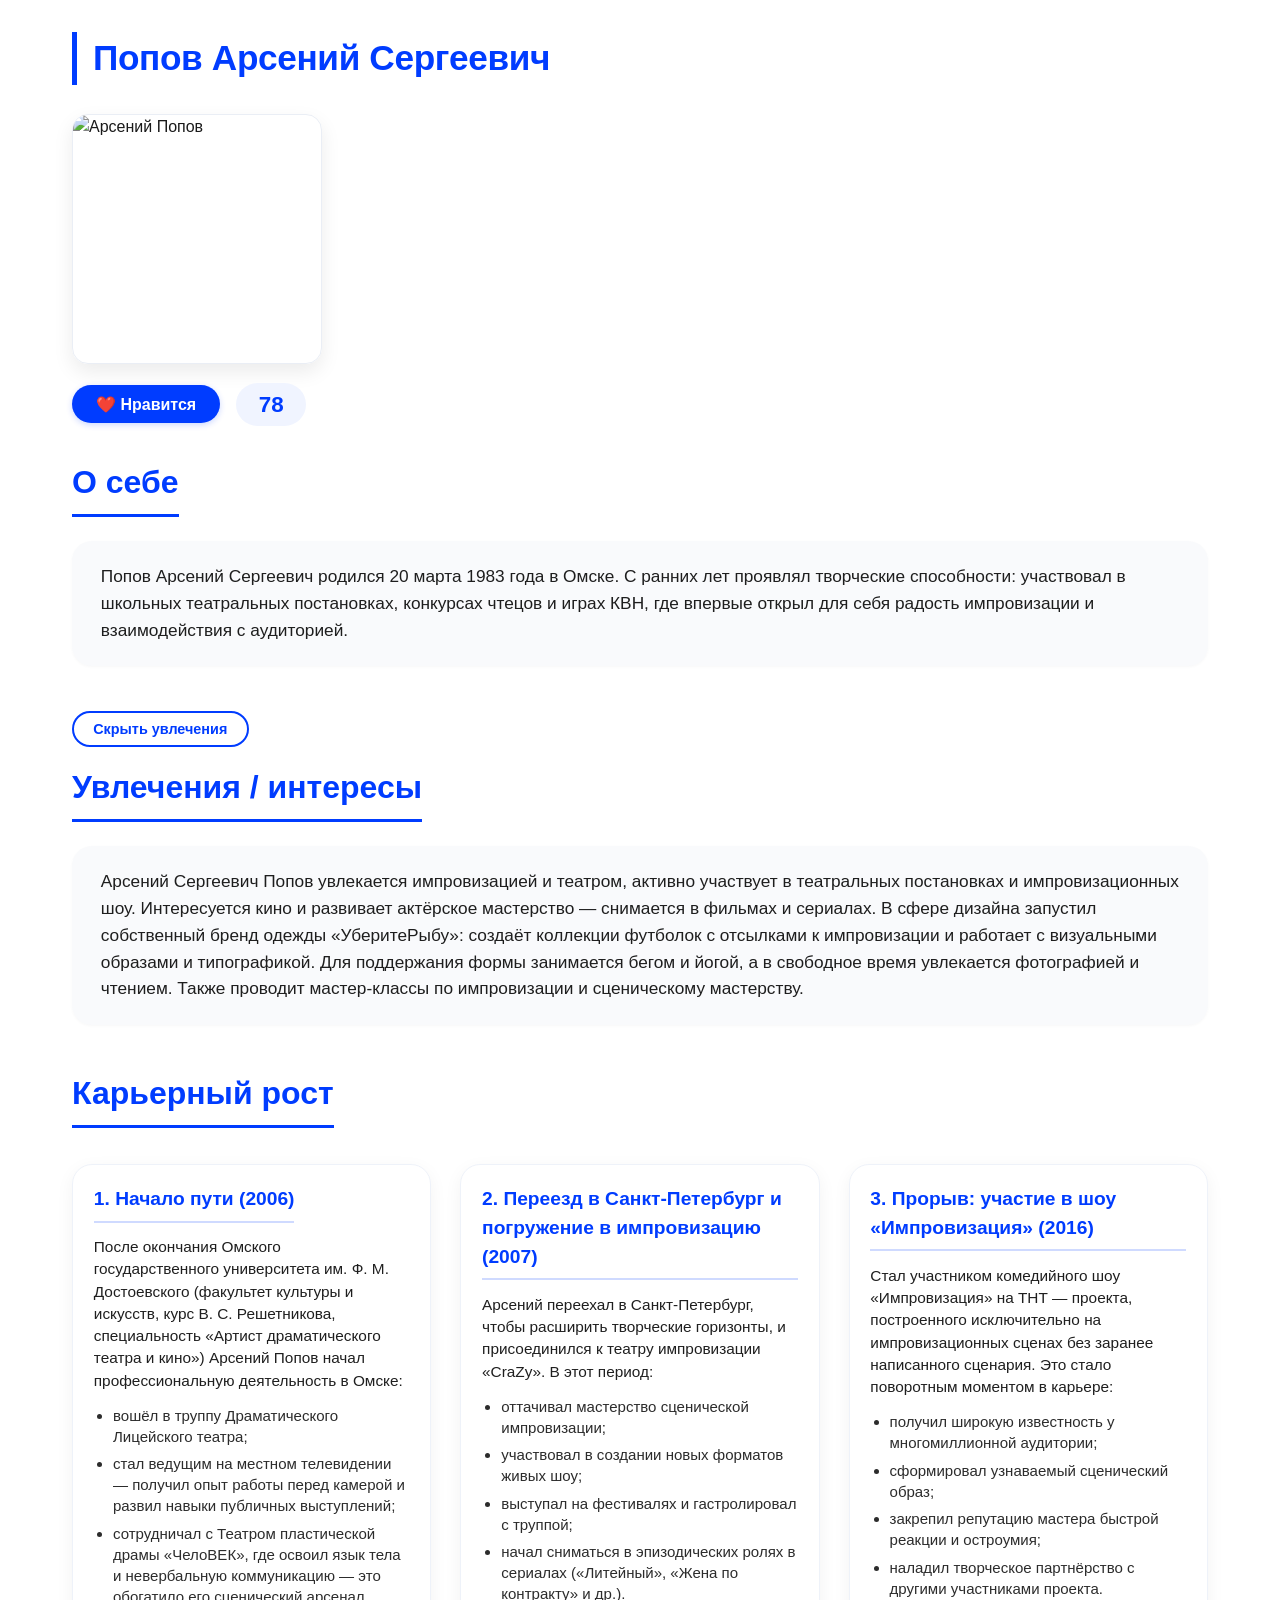
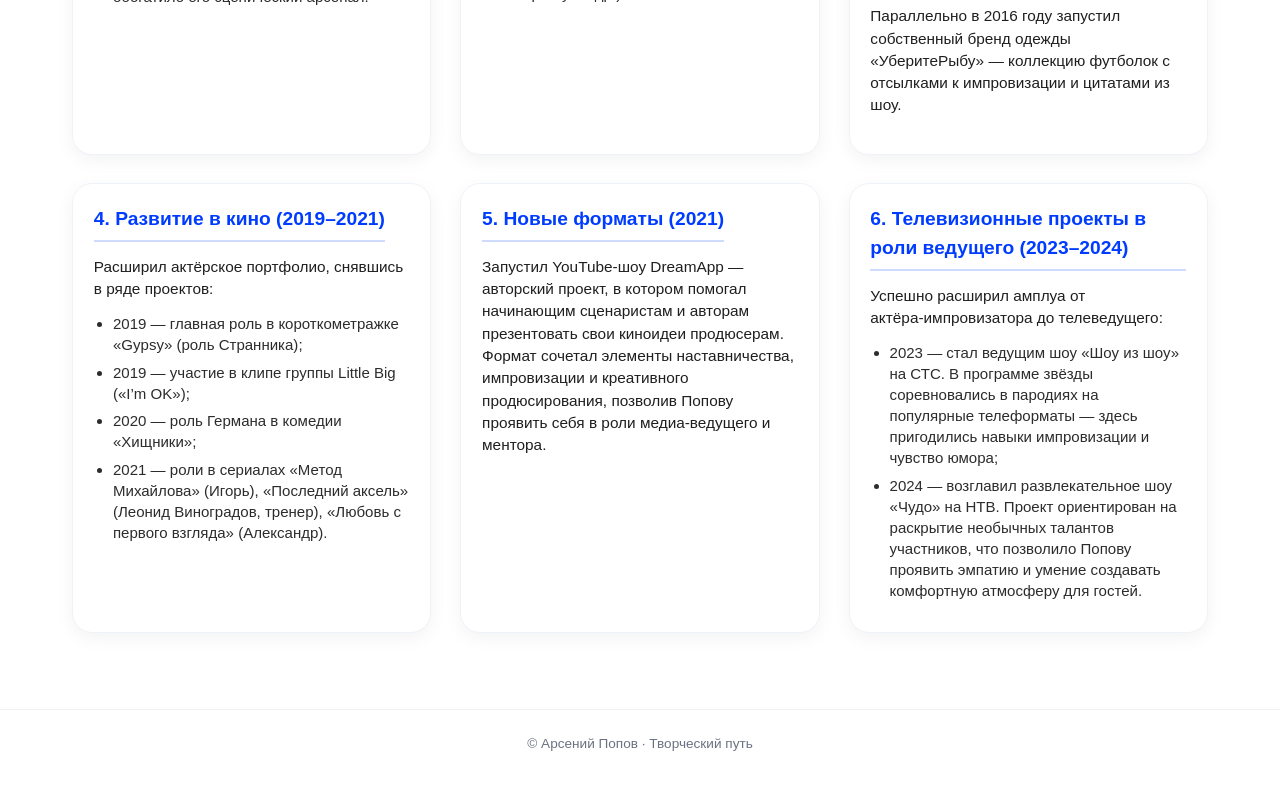
==== index.html @ 56a9d0e3 "Rename Untitled-1.html to index.html" ====
<!DOCTYPE html>
<html lang="ru">
<head>
    <meta charset="UTF-8">
    <meta name="viewport" content="width=device-width, initial-scale=1.0, user-scalable=yes">
    <title>Арсений Попов | Актёр, импровизатор, ведущий</title>
    <link rel="stylesheet" href="Untitled-2.css">
</head>
<body>

    <main class="container">
        <header class="header-name">
            <h1 class="fullname">Попов Арсений Сергеевич</h1>
        </header>

        <div class="photo-wrapper">
            <img src="file:///C:/практика/арс.jpg" alt="Арсений Попов" class="profile-img" onerror="this.onerror=null; this.src='https://via.placeholder.com/250x250?text=Фото+Арсения'; this.style.objectFit='cover';">
        </div>

         <div class="likes-section">
            <button id="likeButton" class="like-btn">❤️ Нравится</button>
            <span id="likeCount" class="like-count">0</span>
        </div>

        <section class="about-section">
            <h2 class="section-title dark-blue">О себе</h2>
            <div class="about-text">
                <p>Попов Арсений Сергеевич родился 20 марта 1983 года в Омске. С ранних лет проявлял творческие способности: участвовал в школьных театральных постановках, конкурсах чтецов и играх КВН, где впервые открыл для себя радость импровизации и взаимодействия с аудиторией.</p>
            </div>
        </section>

        <div class="toggle-wrapper">
            <button id="toggleHobbyBtn" class="toggle-btn">Скрыть увлечения</button>
        </div>

        <section class="interests-section" id="hobbyBlock">
            <h2 class="section-title dark-blue">Увлечения / интересы</h2>
            <div class="interests-content">
                <p>Арсений Сергеевич Попов увлекается импровизацией и театром, активно участвует в театральных постановках и импровизационных шоу. Интересуется кино и развивает актёрское мастерство — снимается в фильмах и сериалах. В сфере дизайна запустил собственный бренд одежды «УберитеРыбу»: создаёт коллекции футболок с отсылками к импровизации и работает с визуальными образами и типографикой. Для поддержания формы занимается бегом и йогой, а в свободное время увлекается фотографией и чтением. Также проводит мастер‑классы по импровизации и сценическому мастерству.</p>
            </div>
        </section>

        <section class="career-section">
            <h2 class="section-title dark-blue">Карьерный рост</h2>
            <div class="career-grid">
                <div class="career-card">
                    <div class="career-year">1. Начало пути (2006)</div>
                    <p>После окончания Омского государственного университета им. Ф. М. Достоевского (факультет культуры и искусств, курс В. С. Решетникова, специальность «Артист драматического театра и кино») Арсений Попов начал профессиональную деятельность в Омске:</p>
                    <ul>
                        <li>вошёл в труппу Драматического Лицейского театра;</li>
                        <li>стал ведущим на местном телевидении — получил опыт работы перед камерой и развил навыки публичных выступлений;</li>
                        <li>сотрудничал с Театром пластической драмы «ЧелоВЕК», где освоил язык тела и невербальную коммуникацию — это обогатило его сценический арсенал.</li>
                    </ul>
                </div>
                <div class="career-card">
                    <div class="career-year">2. Переезд в Санкт‑Петербург и погружение в импровизацию (2007)</div>
                    <p>Арсений переехал в Санкт‑Петербург, чтобы расширить творческие горизонты, и присоединился к театру импровизации «CraZy». В этот период:</p>
                    <ul>
                        <li>оттачивал мастерство сценической импровизации;</li>
                        <li>участвовал в создании новых форматов живых шоу;</li>
                        <li>выступал на фестивалях и гастролировал с труппой;</li>
                        <li>начал сниматься в эпизодических ролях в сериалах («Литейный», «Жена по контракту» и др.).</li>
                    </ul>
                </div>
                <div class="career-card">
                    <div class="career-year">3. Прорыв: участие в шоу «Импровизация» (2016)</div>
                    <p>Стал участником комедийного шоу «Импровизация» на ТНТ — проекта, построенного исключительно на импровизационных сценах без заранее написанного сценария. Это стало поворотным моментом в карьере:</p>
                    <ul>
                        <li>получил широкую известность у многомиллионной аудитории;</li>
                        <li>сформировал узнаваемый сценический образ;</li>
                        <li>закрепил репутацию мастера быстрой реакции и остроумия;</li>
                        <li>наладил творческое партнёрство с другими участниками проекта.</li>
                    </ul>
                    <p>Параллельно в 2016 году запустил собственный бренд одежды «УберитеРыбу» — коллекцию футболок с отсылками к импровизации и цитатами из шоу.</p>
                </div>
                <div class="career-card">
                    <div class="career-year">4. Развитие в кино (2019–2021)</div>
                    <p>Расширил актёрское портфолио, снявшись в ряде проектов:</p>
                    <ul>
                        <li>2019 — главная роль в короткометражке «Gypsy» (роль Странника);</li>
                        <li>2019 — участие в клипе группы Little Big («I’m OK»);</li>
                        <li>2020 — роль Германа в комедии «Хищники»;</li>
                        <li>2021 — роли в сериалах «Метод Михайлова» (Игорь), «Последний аксель» (Леонид Виноградов, тренер), «Любовь с первого взгляда» (Александр).</li>
                    </ul>
                </div>
                <div class="career-card">
                    <div class="career-year">5. Новые форматы (2021)</div>
                    <p>Запустил YouTube‑шоу DreamApp — авторский проект, в котором помогал начинающим сценаристам и авторам презентовать свои киноидеи продюсерам. Формат сочетал элементы наставничества, импровизации и креативного продюсирования, позволив Попову проявить себя в роли медиа‑ведущего и ментора.</p>
                </div>
                <div class="career-card">
                    <div class="career-year">6. Телевизионные проекты в роли ведущего (2023–2024)</div>
                    <p>Успешно расширил амплуа от актёра‑импровизатора до телеведущего:</p>
                    <ul>
                        <li>2023 — стал ведущим шоу «Шоу из шоу» на СТС. В программе звёзды соревновались в пародиях на популярные телеформаты — здесь пригодились навыки импровизации и чувство юмора;</li>
                        <li>2024 — возглавил развлекательное шоу «Чудо» на НТВ. Проект ориентирован на раскрытие необычных талантов участников, что позволило Попову проявить эмпатию и умение создавать комфортную атмосферу для гостей.</li>
                    </ul>
                </div>
            </div>
        </section>
    </main>

    <footer class="footer">
        <p>© Арсений Попов · Творческий путь</p>
    </footer>
    <script>
        const likeButton = document.getElementById('likeButton');
        const likeCountSpan = document.getElementById('likeCount');
        
        const randomLikes = Math.floor(Math.random() * 96) + 5;
        likeCountSpan.textContent = randomLikes;
        
        likeButton.addEventListener('click', function() {
            let currentLikes = parseInt(likeCountSpan.textContent);
            currentLikes = currentLikes + 1;
            likeCountSpan.textContent = currentLikes;
        });
        
        const toggleBtn = document.getElementById('toggleHobbyBtn');
        const hobbyBlock = document.getElementById('hobbyBlock');
        
        toggleBtn.addEventListener('click', function() {
            if (hobbyBlock.style.display === 'none') {
                hobbyBlock.style.display = 'block';
                toggleBtn.textContent = 'Скрыть увлечения';
            } else {
                hobbyBlock.style.display = 'none';
                toggleBtn.textContent = 'Показать увлечения';
            }
        });
    </script>
</body>
</html>
---- Untitled-2.css ----
* {
    margin: 0;
    padding: 0;
    box-sizing: border-box;
}

body {
    background-color: #ffffff;
    font-family: 'Segoe UI', 'Roboto', 'Arial', sans-serif;
    color: #1a1a1a;
    line-height: 1.5;
}

.container {
    max-width: 1200px;
    margin: 0 auto;
    padding: 2rem 2rem 1rem 2rem;
}

.header-name {
    margin-bottom: 1.8rem;
}

.fullname {
    font-size: 2.2rem;
    font-weight: 700;
    color: #003cff;
    letter-spacing: -0.01em;
    text-align: left;
    border-left: 5px solid #003cff;
    padding-left: 1rem;
}

.photo-wrapper {
    margin-bottom: 1.2rem;
}

.profile-img {
    width: 250px;
    height: 250px;
    object-fit: cover;
    border-radius: 16px;
    box-shadow: 0 8px 20px rgba(0, 0, 0, 0.08);
    display: block;
    border: 1px solid #eaeef5;
}

.likes-section {
    margin-bottom: 2rem;
    display: flex;
    align-items: center;
    gap: 1rem;
}

.like-btn {
    background-color: #003cff;
    color: white;
    border: none;
    padding: 0.6rem 1.5rem;
    font-size: 1rem;
    font-weight: 600;
    border-radius: 40px;
    cursor: pointer;
    transition: all 0.2s ease;
    box-shadow: 0 2px 6px rgba(0, 60, 255, 0.2);
}

.like-btn:hover {
    background-color: #0029b3;
    transform: scale(1.02);
}

.like-count {
    font-size: 1.4rem;
    font-weight: 700;
    color: #003cff;
    background-color: #f0f4ff;
    padding: 0.3rem 1rem;
    border-radius: 40px;
    min-width: 70px;
    text-align: center;
}

.toggle-wrapper {
    margin: 0.5rem 0 1rem 0;
}

.toggle-btn {
    background-color: transparent;
    border: 2px solid #003cff;
    color: #003cff;
    padding: 0.5rem 1.2rem;
    font-size: 0.9rem;
    font-weight: 600;
    border-radius: 40px;
    cursor: pointer;
    transition: all 0.2s ease;
}

.toggle-btn:hover {
    background-color: #003cff;
    color: white;
}

.about-section,
.interests-section,
.career-section,
.likes-section,
.toggle-wrapper {
    animation: fadeInUp 0.6s ease forwards;
    opacity: 0;
}

.about-section {
    animation-delay: 0.05s;
}
.interests-section {
    animation-delay: 0.1s;
}
.career-section {
    animation-delay: 0.15s;
}

@keyframes fadeInUp {
    from {
        opacity: 0;
        transform: translateY(20px);
    }
    to {
        opacity: 1;
        transform: translateY(0);
    }
}

.section-title {
    font-size: 2rem;
    font-weight: 700;
    color: #003cff;
    margin-bottom: 1rem;
    padding-bottom: 0.5rem;
    border-bottom: 3px solid #003cff;
    display: inline-block;
}

.about-section, .interests-section, .career-section {
    margin-bottom: 2.8rem;
}

.about-text, .interests-content {
    font-size: 1.08rem;
    color: #1e1e1e;
    background-color: #f9fafc;
    padding: 1.4rem 1.8rem;
    border-radius: 20px;
    margin-top: 0.5rem;
    line-height: 1.55;
    box-shadow: 0 1px 3px rgba(0, 0, 0, 0.03);
}

.interests-content p, .about-text p {
    margin-bottom: 0;
}

.career-grid {
    display: grid;
    grid-template-columns: repeat(3, 1fr);
    grid-template-rows: auto auto;
    gap: 1.8rem;
    margin-top: 1.2rem;
}

.career-card {
    background: #ffffff;
    border-radius: 20px;
    padding: 1.3rem 1.3rem 1.5rem 1.3rem;
    box-shadow: 0 5px 18px rgba(0, 0, 0, 0.05);
    transition: transform 0.2s ease, box-shadow 0.2s ease;
    border: 1px solid #eef2f9;
}

.career-card:hover {
    transform: translateY(-4px);
    box-shadow: 0 15px 30px rgba(0, 60, 255, 0.08);
    border-color: #cdd9ff;
}

.career-year {
    font-weight: 800;
    font-size: 1.2rem;
    color: #003cff;
    margin-bottom: 0.85rem;
    padding-bottom: 0.4rem;
    border-bottom: 2px solid #003cff30;
    display: inline-block;
}

.career-card p {
    font-size: 0.96rem;
    color: #1f1f1f;
    margin-bottom: 0.8rem;
    line-height: 1.45;
}

.career-card ul {
    margin: 0.6rem 0 0 1.2rem;
    color: #2c2c2c;
}

.career-card li {
    margin-bottom: 0.4rem;
    font-size: 0.94rem;
    line-height: 1.4;
}

.footer {
    text-align: center;
    padding: 1.5rem 0 2rem 0;
    margin-top: 1rem;
    font-size: 0.85rem;
    color: #6b7280;
    border-top: 1px solid #eef2f5;
    background: #ffffff;
}

@media (max-width: 900px) {
    .container {
        padding: 1.5rem;
    }
    .career-grid {
        gap: 1.2rem;
    }
    .fullname {
        font-size: 1.8rem;
    }
    .section-title {
        font-size: 1.7rem;
    }
}

@media (max-width: 750px) {
    .career-grid {
        grid-template-columns: repeat(2, 1fr);
        grid-template-rows: auto;
    }
}

@media (max-width: 550px) {
    .career-grid {
        grid-template-columns: 1fr;
    }
    .fullname {
        font-size: 1.5rem;
    }
    .profile-img {
        width: 220px;
        height: 220px;
    }
}
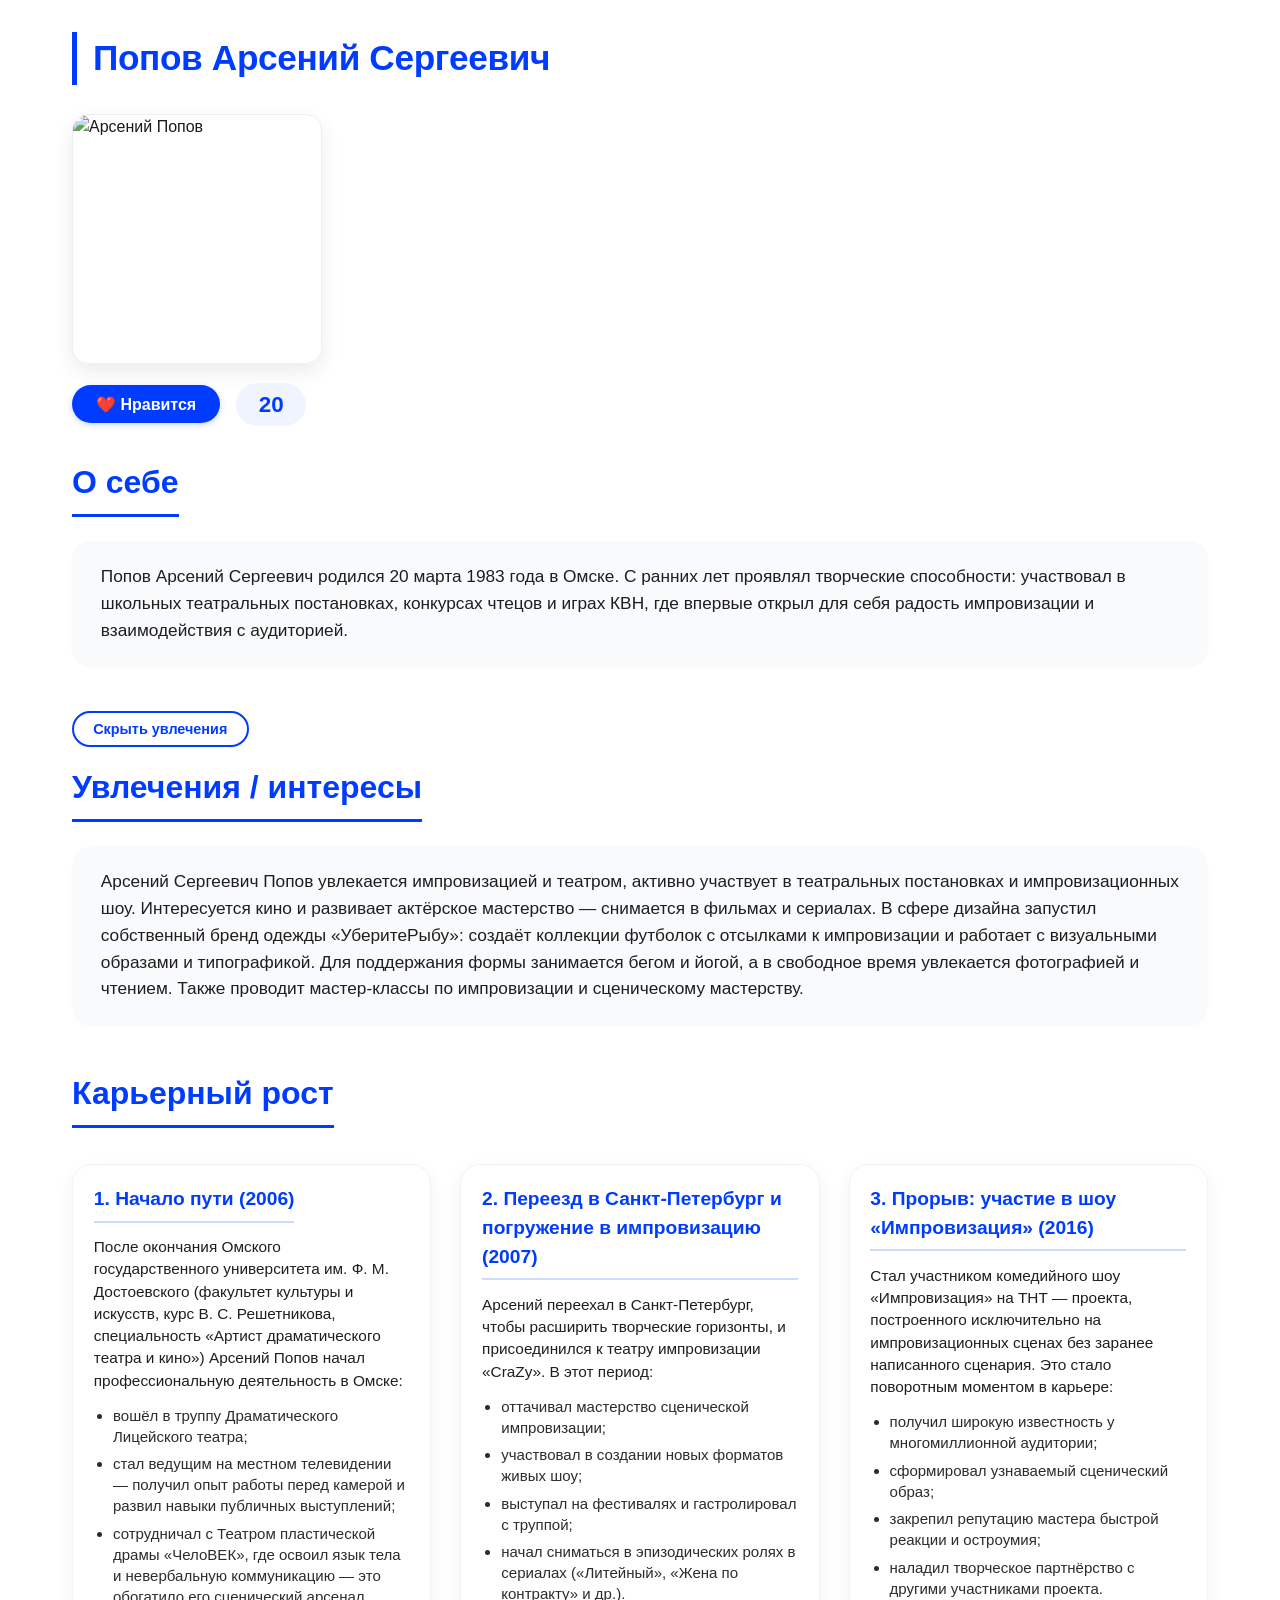
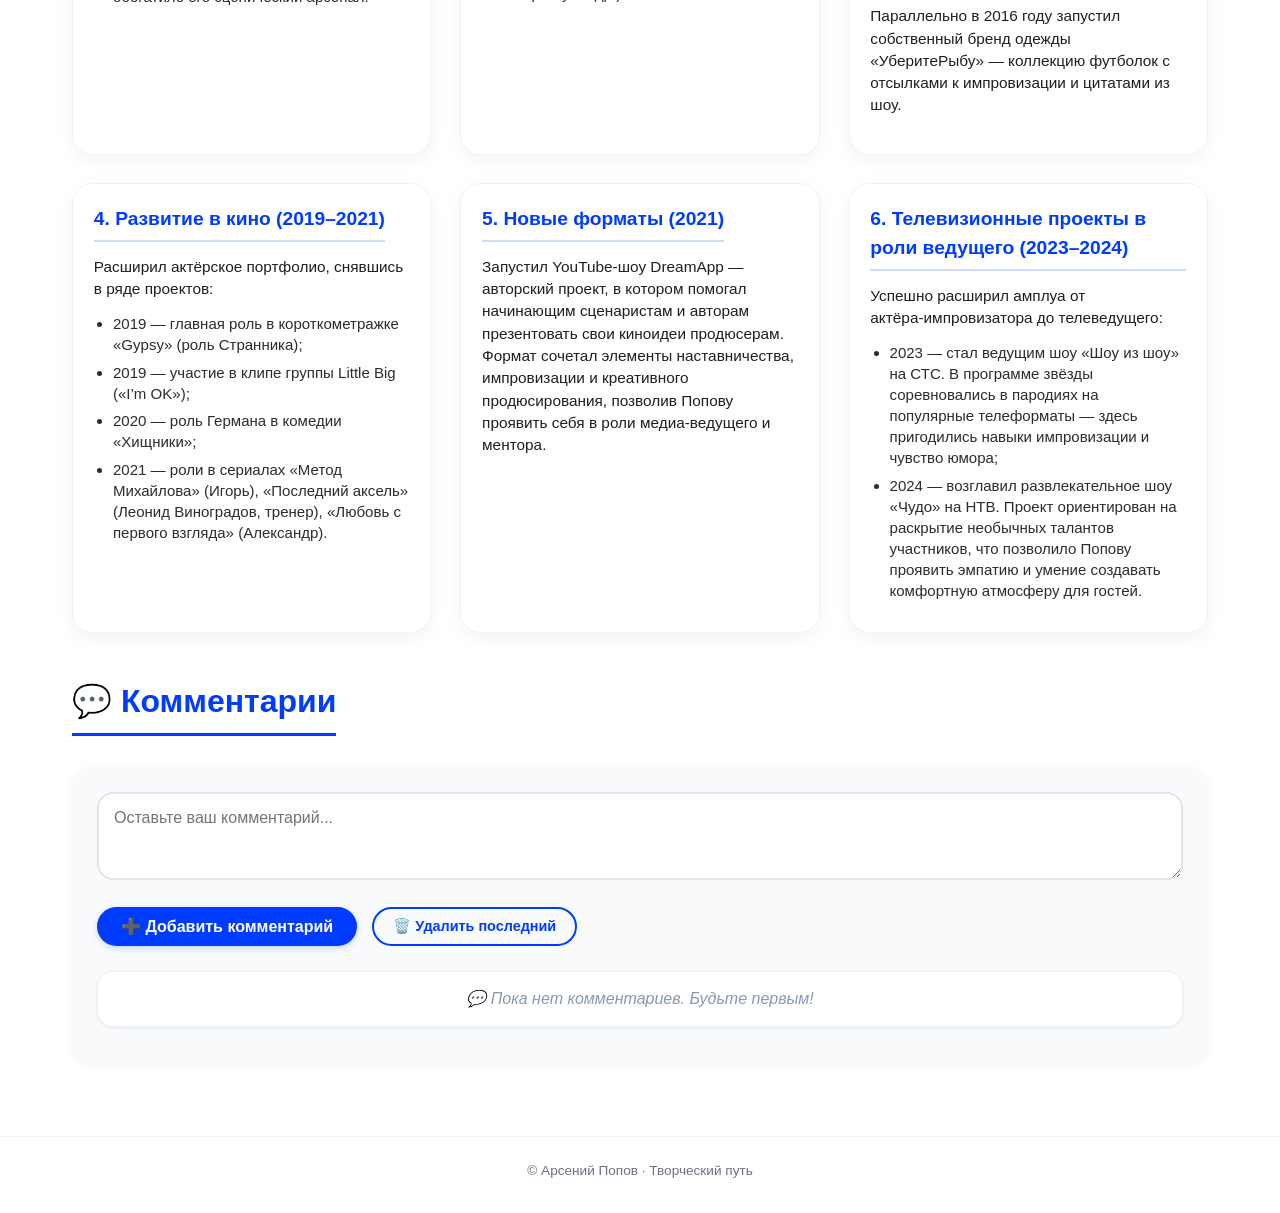
==== commit b46f4032: "Merge branch 'main' of https://github.com/improvisfd/ars-visit2" ====
--- a/index.html
+++ b/index.html
@@ -97,6 +97,22 @@
                 </div>
             </div>
         </section>
+         <section class="comments-section">
+            <h2 class="section-title dark-blue">💬 Комментарии</h2>
+            
+            <div class="comments-wrapper">
+                <textarea id="commentInput" class="comment-input" placeholder="Оставьте ваш комментарий..." rows="3"></textarea>
+                
+                <div class="comments-buttons">
+                    <button id="addCommentBtn" class="like-btn">➕ Добавить комментарий</button>
+                    <button id="deleteLastBtn" class="toggle-btn">🗑️ Удалить последний</button>
+                </div>
+                
+                <ul id="commentList" class="comment-list">
+                    <li class="comment-item">✨ Оставьте первый комментарий!</li>
+                </ul>
+            </div>
+        </section>
     </main>
 
     <footer class="footer">
@@ -127,6 +143,86 @@
                 toggleBtn.textContent = 'Показать увлечения';
             }
         });
+         let commentsArray = [];
+        
+        // Элементы DOM
+        const commentInput = document.getElementById('commentInput');
+        const addCommentBtn = document.getElementById('addCommentBtn');
+        const deleteLastBtn = document.getElementById('deleteLastBtn');
+        const commentList = document.getElementById('commentList');
+        
+        function renderComments() {
+            // Очищаем список
+            commentList.innerHTML = '';
+            
+            if (commentsArray.length === 0) {
+                const emptyItem = document.createElement('li');
+                emptyItem.className = 'comment-item empty-comment';
+                emptyItem.textContent = '💬 Пока нет комментариев. Будьте первым!';
+                commentList.appendChild(emptyItem);
+                return;
+            }
+            
+            commentsArray.forEach((commentText, index) => {
+                const li = document.createElement('li');
+                li.className = 'comment-item';
+                
+                li.innerHTML = `
+                    <div class="comment-avatar">👤</div>
+                    <div class="comment-content">
+                        <div class="comment-author">Посетитель ${index + 1}</div>
+                        <div class="comment-text">${escapeHtml(commentText)}</div>
+                    </div>
+                `;
+                commentList.appendChild(li);
+            });
+        }
+        
+        function escapeHtml(text) {
+            const div = document.createElement('div');
+            div.textContent = text;
+            return div.innerHTML;
+        }
+        
+        function addComment() {
+            const commentText = commentInput.value.trim();
+            
+            // Проверяем, что комментарий не пустой
+            if (commentText === '') {
+                alert('Пожалуйста, введите текст комментария!');
+                return;
+            }
+            
+            commentsArray.push(commentText);
+            
+
+            renderComments();
+            
+            commentInput.value = '';
+        }
+        
+        function deleteLastComment() {
+            if (commentsArray.length === 0) {
+                alert('Нет комментариев для удаления!');
+                return;
+            }
+            
+            commentsArray.pop();
+        
+            renderComments();
+        }
+        
+        addCommentBtn.addEventListener('click', addComment);
+        deleteLastBtn.addEventListener('click', deleteLastComment);
+        
+        commentInput.addEventListener('keydown', function(event) {
+            if (event.key === 'Enter' && !event.ctrlKey && !event.shiftKey) {
+                event.preventDefault();
+                addComment();
+            }
+        });
+        
+        renderComments();
     </script>
 </body>
 </html>
--- a/Untitled-2.css
+++ b/Untitled-2.css
@@ -255,4 +255,115 @@
         width: 220px;
         height: 220px;
     }
+}
+
+.comments-section {
+    margin-top: 40px;
+    margin-bottom: 40px;
+}
+
+.comments-wrapper {
+    background-color: #f9fafc;
+    border-radius: 20px;
+    padding: 25px;
+    margin-top: 15px;
+    box-shadow: 0 2px 8px rgba(0, 0, 0, 0.05);
+}
+
+.comment-input {
+    width: 100%;
+    padding: 15px;
+    font-family: inherit;
+    font-size: 1rem;
+    border: 2px solid #e0e4ec;
+    border-radius: 16px;
+    background-color: white;
+    resize: vertical;
+    transition: border-color 0.2s;
+    box-sizing: border-box;
+}
+
+.comment-input:focus {
+    outline: none;
+    border-color: #003cff;
+}
+
+.comments-buttons {
+    display: flex;
+    gap: 15px;
+    margin: 20px 0 25px 0;
+    flex-wrap: wrap;
+}
+
+.comment-list {
+    list-style: none;
+    margin-top: 20px;
+    padding: 0;
+}
+
+.comment-item {
+    display: flex;
+    gap: 15px;
+    padding: 15px;
+    background-color: white;
+    border-radius: 16px;
+    margin-bottom: 12px;
+    box-shadow: 0 1px 3px rgba(0, 0, 0, 0.08);
+    transition: transform 0.2s, box-shadow 0.2s;
+    border: 1px solid #eef2f9;
+}
+
+.comment-item:hover {
+    transform: translateX(5px);
+    box-shadow: 0 4px 12px rgba(0, 60, 255, 0.1);
+    border-color: #cdd9ff;
+}
+
+.empty-comment {
+    justify-content: center;
+    color: #8a99b0;
+    font-style: italic;
+}
+
+.comment-avatar {
+    font-size: 32px;
+    min-width: 45px;
+    text-align: center;
+}
+
+.comment-content {
+    flex: 1;
+}
+
+.comment-author {
+    font-weight: 700;
+    color: #003cff;
+    margin-bottom: 6px;
+    font-size: 0.9rem;
+}
+
+.comment-text {
+    color: #1e1e1e;
+    line-height: 1.45;
+    word-wrap: break-word;
+}
+
+@media (max-width: 550px) {
+    .comments-buttons {
+        flex-direction: column;
+    }
+    
+    .comments-buttons button {
+        width: 100%;
+    }
+    
+    .comment-item {
+        flex-direction: column;
+        gap: 8px;
+    }
+    
+    .comment-avatar {
+        text-align: left;
+        font-size: 28px;
+    }
 }
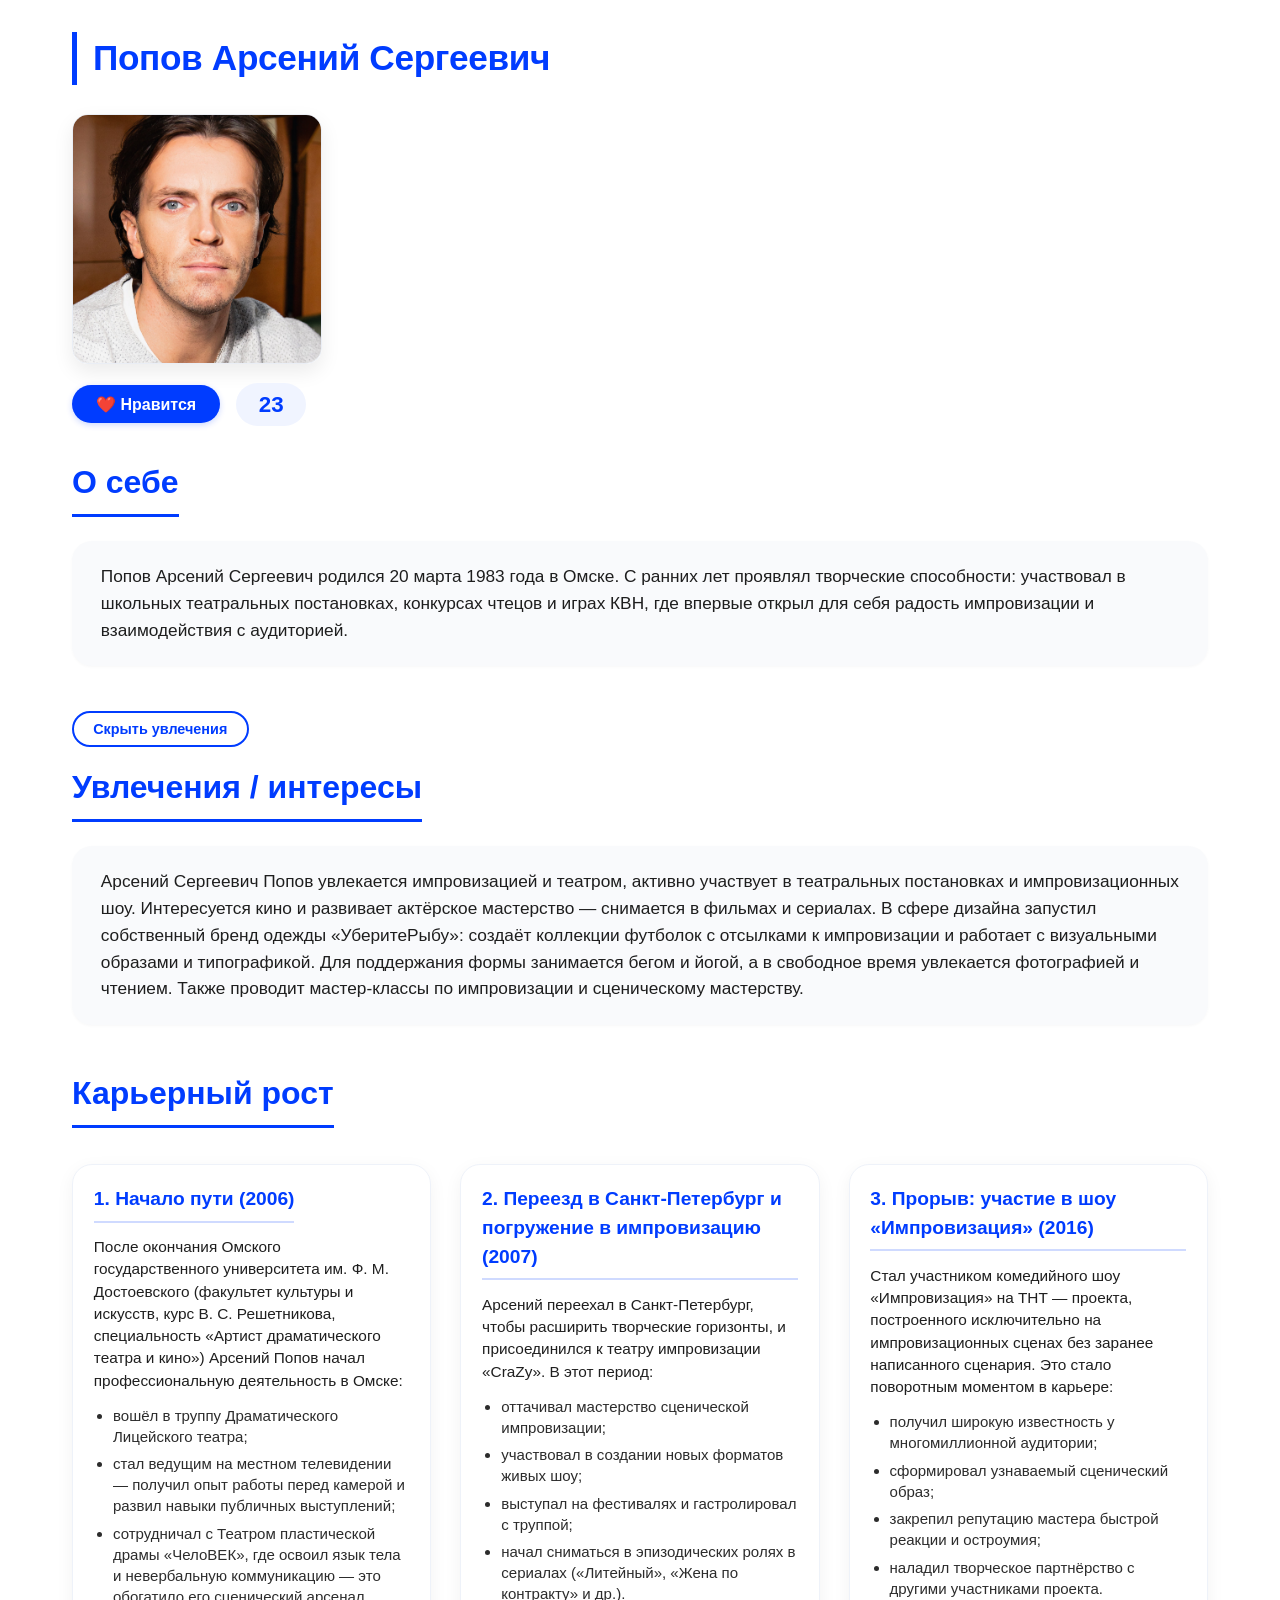
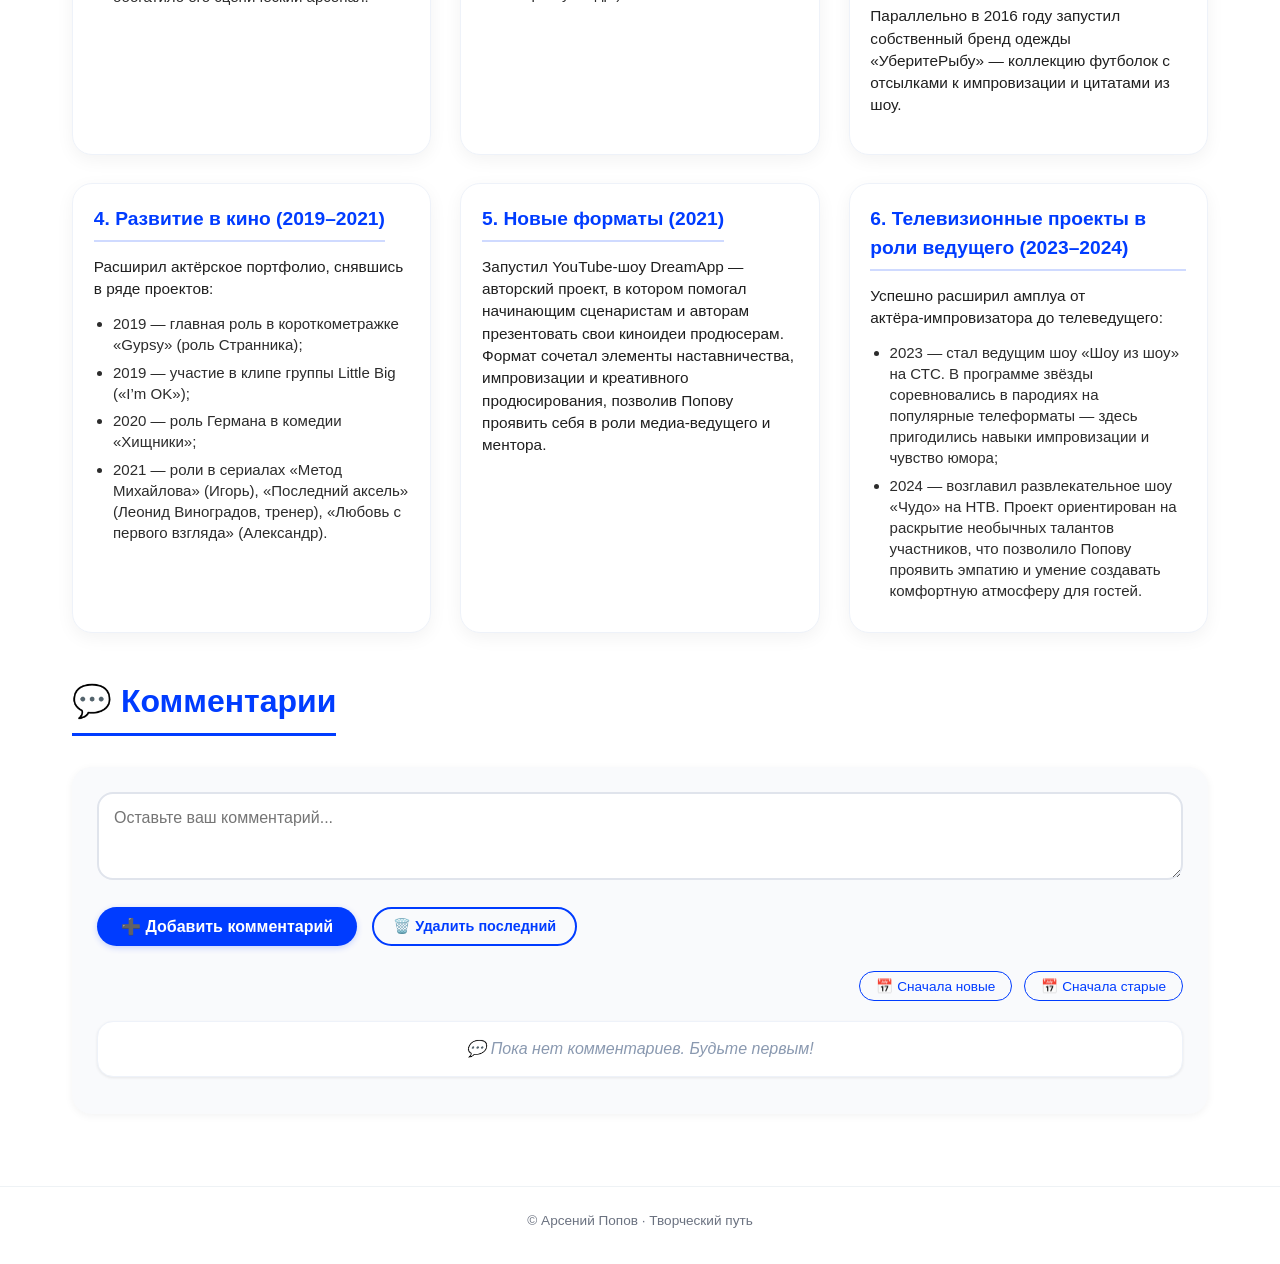
==== commit a353b6a8: "Обновление: дата комментариев, сортировка, LocalStorage" ====
--- a/index.html
+++ b/index.html
@@ -14,7 +14,7 @@
         </header>
 
         <div class="photo-wrapper">
-            <img src="file:///C:/практика/арс.jpg" alt="Арсений Попов" class="profile-img" onerror="this.onerror=null; this.src='https://via.placeholder.com/250x250?text=Фото+Арсения'; this.style.objectFit='cover';">
+            <img src="арс.jpg" alt="Арсений Попов" class="profile-img" onerror="this.onerror=null; this.src='https://via.placeholder.com/250x250?text=Фото+Арсения'; this.style.objectFit='cover';">
         </div>
 
          <div class="likes-section">
@@ -97,7 +97,8 @@
                 </div>
             </div>
         </section>
-         <section class="comments-section">
+
+        <section class="comments-section">
             <h2 class="section-title dark-blue">💬 Комментарии</h2>
             
             <div class="comments-wrapper">
@@ -106,6 +107,11 @@
                 <div class="comments-buttons">
                     <button id="addCommentBtn" class="like-btn">➕ Добавить комментарий</button>
                     <button id="deleteLastBtn" class="toggle-btn">🗑️ Удалить последний</button>
+                </div>
+                
+                <div class="sort-buttons">
+                    <button id="sortNewBtn" class="sort-btn">📅 Сначала новые</button>
+                    <button id="sortOldBtn" class="sort-btn">📅 Сначала старые</button>
                 </div>
                 
                 <ul id="commentList" class="comment-list">
@@ -118,17 +124,25 @@
     <footer class="footer">
         <p>© Арсений Попов · Творческий путь</p>
     </footer>
+
     <script>
         const likeButton = document.getElementById('likeButton');
         const likeCountSpan = document.getElementById('likeCount');
         
-        const randomLikes = Math.floor(Math.random() * 96) + 5;
-        likeCountSpan.textContent = randomLikes;
+        let savedLikes = localStorage.getItem('likesCount');
+        if (savedLikes !== null) {
+            likeCountSpan.textContent = savedLikes;
+        } else {
+            const randomLikes = Math.floor(Math.random() * 96) + 5;
+            likeCountSpan.textContent = randomLikes;
+            localStorage.setItem('likesCount', randomLikes);
+        }
         
         likeButton.addEventListener('click', function() {
             let currentLikes = parseInt(likeCountSpan.textContent);
             currentLikes = currentLikes + 1;
             likeCountSpan.textContent = currentLikes;
+            localStorage.setItem('likesCount', currentLikes);
         });
         
         const toggleBtn = document.getElementById('toggleHobbyBtn');
@@ -143,16 +157,48 @@
                 toggleBtn.textContent = 'Показать увлечения';
             }
         });
-         let commentsArray = [];
-        
-        // Элементы DOM
+        
+        let commentsArray = [];
+        let currentSort = 'new';
+        
         const commentInput = document.getElementById('commentInput');
         const addCommentBtn = document.getElementById('addCommentBtn');
         const deleteLastBtn = document.getElementById('deleteLastBtn');
         const commentList = document.getElementById('commentList');
+        const sortNewBtn = document.getElementById('sortNewBtn');
+        const sortOldBtn = document.getElementById('sortOldBtn');
+        
+        const savedComments = localStorage.getItem('commentsArray');
+        if (savedComments !== null) {
+            commentsArray = JSON.parse(savedComments);
+            commentsArray = commentsArray.map(comment => ({
+                ...comment,
+                date: new Date(comment.date)
+            }));
+        }
+        
+        const savedSort = localStorage.getItem('currentSort');
+        if (savedSort !== null) {
+            currentSort = savedSort;
+        }
+        
+        function formatDate(date) {
+            const now = new Date();
+            const today = new Date(now.getFullYear(), now.getMonth(), now.getDate());
+            const commentDate = new Date(date.getFullYear(), date.getMonth(), date.getDate());
+            
+            const diffDays = Math.floor((today - commentDate) / (1000 * 60 * 60 * 24));
+            
+            if (diffDays === 0) {
+                return `сегодня, ${date.getHours().toString().padStart(2, '0')}:${date.getMinutes().toString().padStart(2, '0')}`;
+            } else if (diffDays === 1) {
+                return `вчера, ${date.getHours().toString().padStart(2, '0')}:${date.getMinutes().toString().padStart(2, '0')}`;
+            } else {
+                return `${date.getDate().toString().padStart(2, '0')}.${(date.getMonth() + 1).toString().padStart(2, '0')}.${date.getFullYear()}, ${date.getHours().toString().padStart(2, '0')}:${date.getMinutes().toString().padStart(2, '0')}`;
+            }
+        }
         
         function renderComments() {
-            // Очищаем список
             commentList.innerHTML = '';
             
             if (commentsArray.length === 0) {
@@ -163,15 +209,25 @@
                 return;
             }
             
-            commentsArray.forEach((commentText, index) => {
+            let sortedComments = [...commentsArray];
+            if (currentSort === 'new') {
+                sortedComments.sort((a, b) => b.date - a.date);
+            } else {
+                sortedComments.sort((a, b) => a.date - b.date);
+            }
+            
+            sortedComments.forEach((comment) => {
                 const li = document.createElement('li');
                 li.className = 'comment-item';
+                
+                const dateStr = formatDate(comment.date);
                 
                 li.innerHTML = `
                     <div class="comment-avatar">👤</div>
                     <div class="comment-content">
-                        <div class="comment-author">Посетитель ${index + 1}</div>
-                        <div class="comment-text">${escapeHtml(commentText)}</div>
+                        <div class="comment-author">Посетитель</div>
+                        <div class="comment-text">${escapeHtml(comment.text)}</div>
+                        <div class="comment-date">📅 ${dateStr}</div>
                     </div>
                 `;
                 commentList.appendChild(li);
@@ -184,20 +240,28 @@
             return div.innerHTML;
         }
         
+        function saveCommentsToStorage() {
+            localStorage.setItem('commentsArray', JSON.stringify(commentsArray));
+            localStorage.setItem('currentSort', currentSort);
+        }
+        
         function addComment() {
             const commentText = commentInput.value.trim();
             
-            // Проверяем, что комментарий не пустой
             if (commentText === '') {
                 alert('Пожалуйста, введите текст комментария!');
                 return;
             }
             
-            commentsArray.push(commentText);
-            
-
+            const now = new Date();
+            const commentObj = {
+                text: commentText,
+                date: now
+            };
+            
+            commentsArray.push(commentObj);
+            saveCommentsToStorage();
             renderComments();
-            
             commentInput.value = '';
         }
         
@@ -208,12 +272,24 @@
             }
             
             commentsArray.pop();
-        
+            saveCommentsToStorage();
             renderComments();
         }
         
         addCommentBtn.addEventListener('click', addComment);
         deleteLastBtn.addEventListener('click', deleteLastComment);
+        
+        sortNewBtn.addEventListener('click', function() {
+            currentSort = 'new';
+            saveCommentsToStorage();
+            renderComments();
+        });
+        
+        sortOldBtn.addEventListener('click', function() {
+            currentSort = 'old';
+            saveCommentsToStorage();
+            renderComments();
+        });
         
         commentInput.addEventListener('keydown', function(event) {
             if (event.key === 'Enter' && !event.ctrlKey && !event.shiftKey) {
@@ -225,4 +301,4 @@
         renderComments();
     </script>
 </body>
-</html>
+</html>
--- a/Untitled-2.css
+++ b/Untitled-2.css
@@ -366,4 +366,33 @@
         text-align: left;
         font-size: 28px;
     }
+}
+.sort-buttons {
+    display: flex;
+    gap: 12px;
+    margin: 15px 0 20px 0;
+    justify-content: flex-end;
+}
+
+.sort-btn {
+    background-color: transparent;
+    border: 1.5px solid #003cff;
+    color: #003cff;
+    padding: 0.4rem 1rem;
+    font-size: 0.85rem;
+    font-weight: 500;
+    border-radius: 30px;
+    cursor: pointer;
+    transition: all 0.2s ease;
+}
+
+.sort-btn:hover {
+    background-color: #003cff;
+    color: white;
+}
+
+.comment-date {
+    font-size: 0.7rem;
+    color: #8a99b0;
+    margin-top: 5px;
 }
